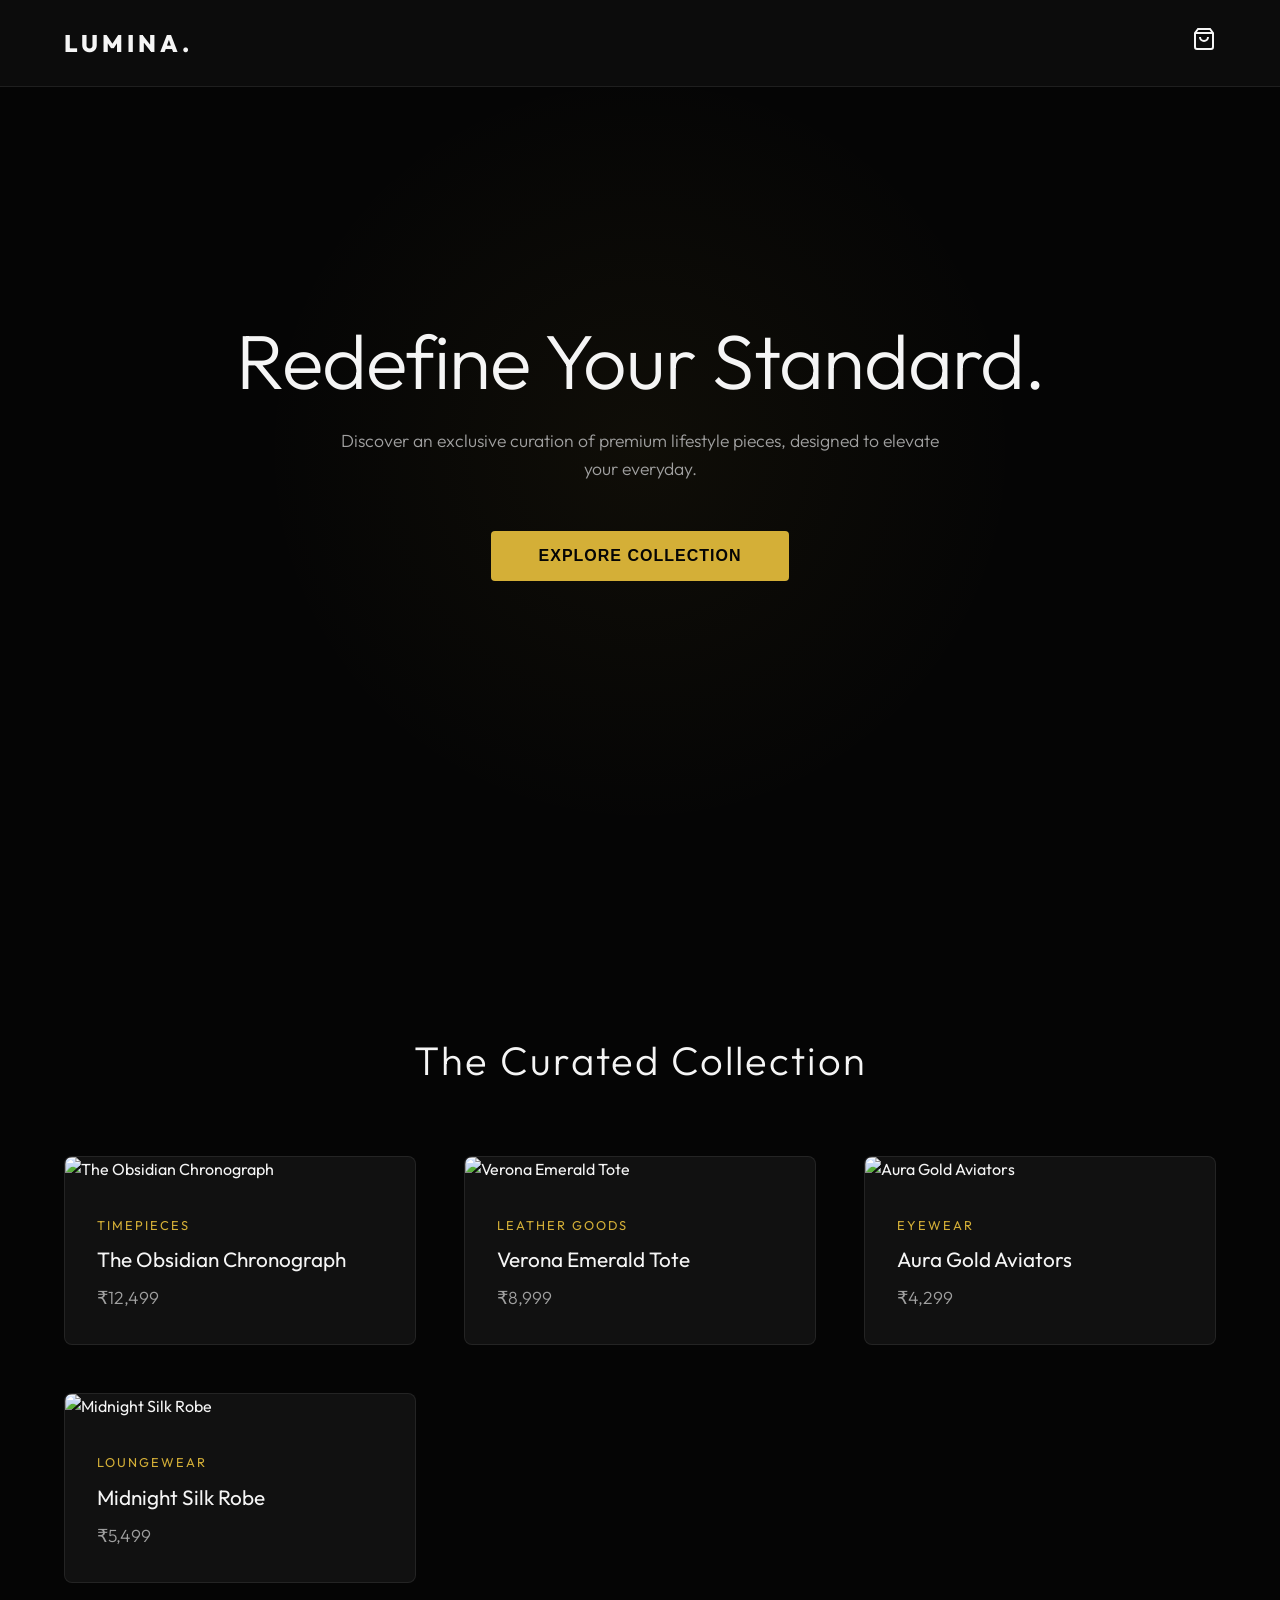
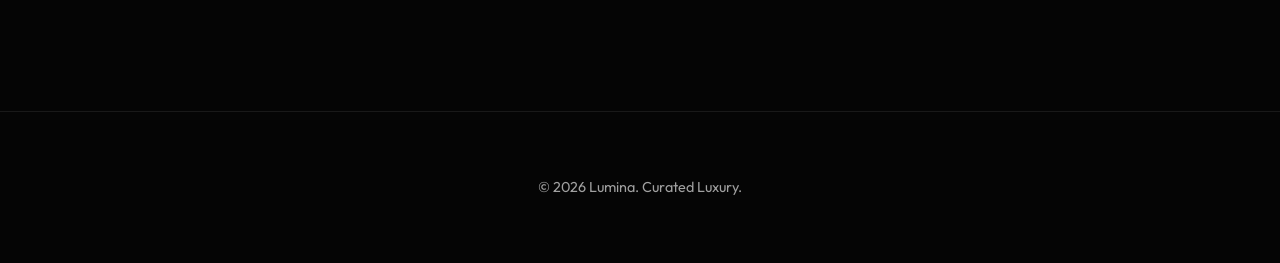
==== index.html @ c1af50d3 "initial commit" ====
<!DOCTYPE html>
<html lang="en">
<head>
    <meta charset="UTF-8">
    <meta name="viewport" content="width=device-width, initial-scale=1.0">
    <title>Lumina | Curated Luxury</title>
    <link rel="preconnect" href="https://fonts.googleapis.com">
    <link rel="preconnect" href="https://fonts.gstatic.com" crossorigin>
    <link href="https://fonts.googleapis.com/css2?family=Outfit:wght@300;400;600;800&display=swap" rel="stylesheet">
    <link rel="stylesheet" href="styles.css">
</head>
<body>
    
    <nav class="navbar">
        <div class="logo">LUMINA.</div>
        <div class="cart-icon">
            <svg width="24" height="24" viewBox="0 0 24 24" fill="none" stroke="currentColor" stroke-width="2"><path d="M6 2L3 6v14a2 2 0 0 0 2 2h14a2 2 0 0 0 2-2V6l-3-4z"></path><line x1="3" y1="6" x2="21" y2="6"></line><path d="M16 10a4 4 0 0 1-8 0"></path></svg>
        </div>
    </nav>

    <header class="hero">
        <div class="hero-content">
            <h1>Redefine Your Standard.</h1>
            <p>Discover an exclusive curation of premium lifestyle pieces, designed to elevate your everyday.</p>
            <button class="cta-button" onclick="document.getElementById('collection').scrollIntoView({behavior: 'smooth'})">
                Explore Collection
            </button>
        </div>
        <div class="hero-glow"></div>
    </header>

    <section id="collection" class="collection-section">
        <h2 class="section-title">The Curated Collection</h2>
        <div class="product-grid" id="product-grid">
            <!-- Products injected by JS -->
        </div>
    </section>

    <!-- Checkout Modal -->
    <div id="checkout-modal" class="modal">
        <div class="modal-content glass-panel">
            <span class="close-btn">&times;</span>
            <div class="modal-body">
                <div class="modal-image-container">
                    <img id="modal-img" src="" alt="Product">
                </div>
                <div class="modal-details">
                    <h3 id="modal-title">Product Name</h3>
                    <p id="modal-price">₹0</p>
                    <p class="modal-description" id="modal-desc">Product description goes here.</p>
                    
                    <div class="form-group">
                        <label for="customer-name">Full Name</label>
                        <input type="text" id="customer-name" placeholder="Enter your name">
                    </div>
                    
                    <div class="form-group">
                        <label for="customer-address">Delivery Address (with Pincode)</label>
                        <textarea id="customer-address" placeholder="Enter full address for delivery"></textarea>
                    </div>

                    <div class="button-group">
                        <button id="whatsapp-btn" class="whatsapp-button">
                            <svg width="20" height="20" viewBox="0 0 24 24" fill="currentColor"><path d="M17.472 14.382c-.297-.149-1.758-.867-2.03-.967-.273-.099-.471-.148-.67.15-.197.297-.767.966-.94 1.164-.173.199-.347.223-.644.075-.297-.15-1.255-.463-2.39-1.475-.883-.788-1.48-1.761-1.653-2.059-.173-.297-.018-.458.13-.606.134-.133.298-.347.446-.52.149-.174.198-.298.298-.497.099-.198.05-.371-.025-.52-.075-.149-.669-1.612-.916-2.207-.242-.579-.487-.5-.669-.51a12.8 12.8 0 0 0-.57-.01c-.198 0-.52.074-.792.372-.272.297-1.04 1.016-1.04 2.479 0 1.462 1.065 2.875 1.213 3.074.149.198 2.096 3.2 5.077 4.487.709.306 1.262.489 1.694.625.712.227 1.36.195 1.871.118.571-.085 1.758-.719 2.006-1.413.248-.694.248-1.289.173-1.413-.074-.124-.272-.198-.57-.347m-5.421 7.403h-.004a9.87 9.87 0 0 1-5.031-1.378l-.361-.214-3.741.982.998-3.648-.235-.374a9.86 9.86 0 0 1-1.51-5.26c.001-5.45 4.436-9.884 9.888-9.884 2.64 0 5.122 1.03 6.988 2.898a9.825 9.825 0 0 1 2.893 6.994c-.003 5.45-4.437 9.884-9.885 9.884m8.413-18.297A11.815 11.815 0 0 0 12.05 0C5.495 0 .16 5.335.157 11.892c0 2.096.547 4.142 1.588 5.945L.057 24l6.305-1.654a11.882 11.882 0 0 0 5.683 1.448h.005c6.554 0 11.89-5.335 11.893-11.893a11.821 11.821 0 0 0-3.48-8.413Z"/></svg>
                            Order via WhatsApp
                        </button>
                        <button id="email-btn" class="email-button">
                            <svg width="20" height="20" viewBox="0 0 24 24" fill="none" stroke="currentColor" stroke-width="2"><path d="M4 4h16c1.1 0 2 .9 2 2v12c0 1.1-.9 2-2 2H4c-1.1 0-2-.9-2-2V6c0-1.1.9-2 2-2z"></path><polyline points="22,6 12,13 2,6"></polyline></svg>
                            Order via Email
                        </button>
                    </div>
                    <p class="secure-note">Fast & secure shipping. Cash on Delivery available.</p>
                </div>
            </div>
        </div>
    </div>

    <footer>
        <p>&copy; 2026 Lumina. Curated Luxury.</p>
    </footer>

    <script src="script.js"></script>
</body>
</html>
---- styles.css ----
:root {
    --bg-color: #050505;
    --surface-color: #111111;
    --text-primary: #f5f5f5;
    --text-secondary: #a0a0a0;
    --accent-color: #D4AF37; /* Champagne Gold */
    --accent-hover: #F3E5AB;
    --glass-bg: rgba(17, 17, 17, 0.7);
    --glass-border: rgba(255, 255, 255, 0.08);
    --transition: all 0.4s cubic-bezier(0.16, 1, 0.3, 1);
}

* {
    margin: 0;
    padding: 0;
    box-sizing: border-box;
}

body {
    font-family: 'Outfit', sans-serif;
    background-color: var(--bg-color);
    color: var(--text-primary);
    overflow-x: hidden;
    line-height: 1.6;
}

/* Navbar */
.navbar {
    position: fixed;
    top: 0;
    width: 100%;
    padding: 1.5rem 4rem;
    display: flex;
    justify-content: space-between;
    align-items: center;
    background: var(--glass-bg);
    backdrop-filter: blur(16px);
    -webkit-backdrop-filter: blur(16px);
    border-bottom: 1px solid var(--glass-border);
    z-index: 100;
    transition: var(--transition);
}

.logo {
    font-size: 1.5rem;
    font-weight: 800;
    letter-spacing: 4px;
    color: var(--text-primary);
}

.cart-icon {
    cursor: pointer;
    color: var(--text-primary);
    transition: var(--transition);
}

.cart-icon:hover {
    color: var(--accent-color);
    transform: scale(1.1);
}

/* Hero Section */
.hero {
    height: 100vh;
    display: flex;
    align-items: center;
    justify-content: center;
    text-align: center;
    position: relative;
    padding: 0 2rem;
    overflow: hidden;
}

.hero-glow {
    position: absolute;
    width: 60vw;
    height: 60vw;
    background: radial-gradient(circle, rgba(212, 175, 55, 0.05) 0%, rgba(5, 5, 5, 0) 70%);
    top: 50%;
    left: 50%;
    transform: translate(-50%, -50%);
    z-index: -1;
    border-radius: 50%;
}

.hero-content h1 {
    font-size: clamp(3rem, 6vw, 6rem);
    font-weight: 300;
    line-height: 1.1;
    margin-bottom: 1.5rem;
    letter-spacing: -1px;
}

.hero-content p {
    font-size: 1.1rem;
    color: var(--text-secondary);
    max-width: 600px;
    margin: 0 auto 3rem auto;
    font-weight: 300;
}

.cta-button {
    background-color: var(--accent-color);
    color: var(--bg-color);
    border: none;
    padding: 1rem 3rem;
    font-size: 1rem;
    font-weight: 600;
    letter-spacing: 1px;
    text-transform: uppercase;
    cursor: pointer;
    border-radius: 4px;
    transition: var(--transition);
}

.cta-button:hover {
    background-color: var(--accent-hover);
    transform: translateY(-2px);
    box-shadow: 0 10px 25px rgba(212, 175, 55, 0.2);
}

/* Collection Section */
.collection-section {
    padding: 8rem 4rem;
    max-width: 1400px;
    margin: 0 auto;
}

.section-title {
    text-align: center;
    font-size: 2.5rem;
    font-weight: 300;
    margin-bottom: 4rem;
    letter-spacing: 2px;
}

.product-grid {
    display: grid;
    grid-template-columns: repeat(auto-fit, minmax(320px, 1fr));
    gap: 3rem;
}

/* Product Card */
.product-card {
    background: var(--surface-color);
    border: 1px solid var(--glass-border);
    border-radius: 8px;
    overflow: hidden;
    cursor: pointer;
    transition: var(--transition);
}

.product-card:hover {
    transform: translateY(-10px);
    border-color: rgba(212, 175, 55, 0.3);
    box-shadow: 0 20px 40px rgba(0, 0, 0, 0.5);
}

.product-image {
    width: 100%;
    height: 400px;
    object-fit: cover;
    transition: transform 0.7s ease;
}

.product-card:hover .product-image {
    transform: scale(1.05);
}

.product-info {
    padding: 2rem;
}

.product-category {
    font-size: 0.8rem;
    color: var(--accent-color);
    text-transform: uppercase;
    letter-spacing: 2px;
    margin-bottom: 0.5rem;
}

.product-name {
    font-size: 1.3rem;
    font-weight: 400;
    margin-bottom: 0.5rem;
}

.product-price {
    font-size: 1.1rem;
    color: var(--text-secondary);
    font-weight: 300;
}

/* Modal */
.modal {
    display: none;
    position: fixed;
    top: 0;
    left: 0;
    width: 100%;
    height: 100%;
    background: rgba(0, 0, 0, 0.8);
    backdrop-filter: blur(8px);
    -webkit-backdrop-filter: blur(8px);
    z-index: 1000;
    align-items: center;
    justify-content: center;
    opacity: 0;
    transition: opacity 0.3s ease;
}

.modal.active {
    display: flex;
    opacity: 1;
}

.modal-content {
    display: flex;
    background: var(--surface-color);
    width: 90%;
    max-width: 1000px;
    max-height: 90vh;
    border-radius: 12px;
    border: 1px solid var(--glass-border);
    overflow: hidden;
    position: relative;
    transform: translateY(20px);
    transition: transform 0.4s cubic-bezier(0.16, 1, 0.3, 1);
}

.modal.active .modal-content {
    transform: translateY(0);
}

.close-btn {
    position: absolute;
    top: 1.5rem;
    right: 1.5rem;
    font-size: 2rem;
    color: var(--text-secondary);
    cursor: pointer;
    z-index: 10;
    transition: var(--transition);
}

.close-btn:hover {
    color: var(--text-primary);
    transform: rotate(90deg);
}

.modal-body {
    display: flex;
    width: 100%;
    flex-direction: row;
}

.modal-image-container {
    flex: 1;
    min-height: 400px;
}

#modal-img {
    width: 100%;
    height: 100%;
    object-fit: cover;
}

.modal-details {
    flex: 1;
    padding: 4rem 3rem;
    display: flex;
    flex-direction: column;
    overflow-y: auto;
}

#modal-title {
    font-size: 2rem;
    font-weight: 300;
    margin-bottom: 0.5rem;
}

#modal-price {
    font-size: 1.5rem;
    color: var(--accent-color);
    margin-bottom: 1.5rem;
}

.modal-description {
    color: var(--text-secondary);
    margin-bottom: 2.5rem;
    font-weight: 300;
}

.form-group {
    margin-bottom: 1.5rem;
}

.form-group label {
    display: block;
    font-size: 0.9rem;
    color: var(--text-secondary);
    margin-bottom: 0.5rem;
}

.form-group input, .form-group textarea {
    width: 100%;
    padding: 1rem;
    background: rgba(255, 255, 255, 0.03);
    border: 1px solid var(--glass-border);
    border-radius: 4px;
    color: var(--text-primary);
    font-family: 'Outfit', sans-serif;
    transition: var(--transition);
}

.form-group input:focus, .form-group textarea:focus {
    outline: none;
    border-color: var(--accent-color);
    background: rgba(255, 255, 255, 0.05);
}

.form-group textarea {
    resize: vertical;
    min-height: 80px;
}

.whatsapp-button {
    background-color: #25D366; /* WhatsApp Green */
    color: white;
    border: none;
    padding: 1rem;
    font-size: 1rem;
    font-weight: 600;
    border-radius: 4px;
    cursor: pointer;
    display: flex;
    align-items: center;
    justify-content: center;
    gap: 10px;
    transition: var(--transition);
    flex: 1;
}

.whatsapp-button:hover {
    background-color: #1ebe57;
    transform: translateY(-2px);
    box-shadow: 0 10px 20px rgba(37, 211, 102, 0.2);
}

.email-button {
    background-color: rgba(255, 255, 255, 0.1);
    color: var(--text-primary);
    border: 1px solid var(--glass-border);
    padding: 1rem;
    font-size: 1rem;
    font-weight: 600;
    border-radius: 4px;
    cursor: pointer;
    display: flex;
    align-items: center;
    justify-content: center;
    gap: 10px;
    transition: var(--transition);
    flex: 1;
}

.email-button:hover {
    background-color: rgba(255, 255, 255, 0.15);
    border-color: var(--text-secondary);
    transform: translateY(-2px);
}

.button-group {
    display: flex;
    gap: 1rem;
    margin-top: 1rem;
    flex-wrap: wrap;
}

.secure-note {
    font-size: 0.8rem;
    color: var(--text-secondary);
    text-align: center;
    margin-top: 1.5rem;
}

footer {
    text-align: center;
    padding: 4rem;
    border-top: 1px solid var(--glass-border);
    color: var(--text-secondary);
    font-size: 0.9rem;
}

/* Responsive */
@media (max-width: 900px) {
    .modal-body {
        flex-direction: column;
    }
    .modal-image-container {
        height: 300px;
        min-height: 300px;
    }
    .modal-content {
        max-height: 95vh;
    }
    .modal-details {
        padding: 2rem;
    }
}

@media (max-width: 600px) {
    .navbar {
        padding: 1.5rem 2rem;
    }
    .collection-section {
        padding: 4rem 2rem;
    }
    .hero-content h1 {
        font-size: 2.5rem;
    }
}
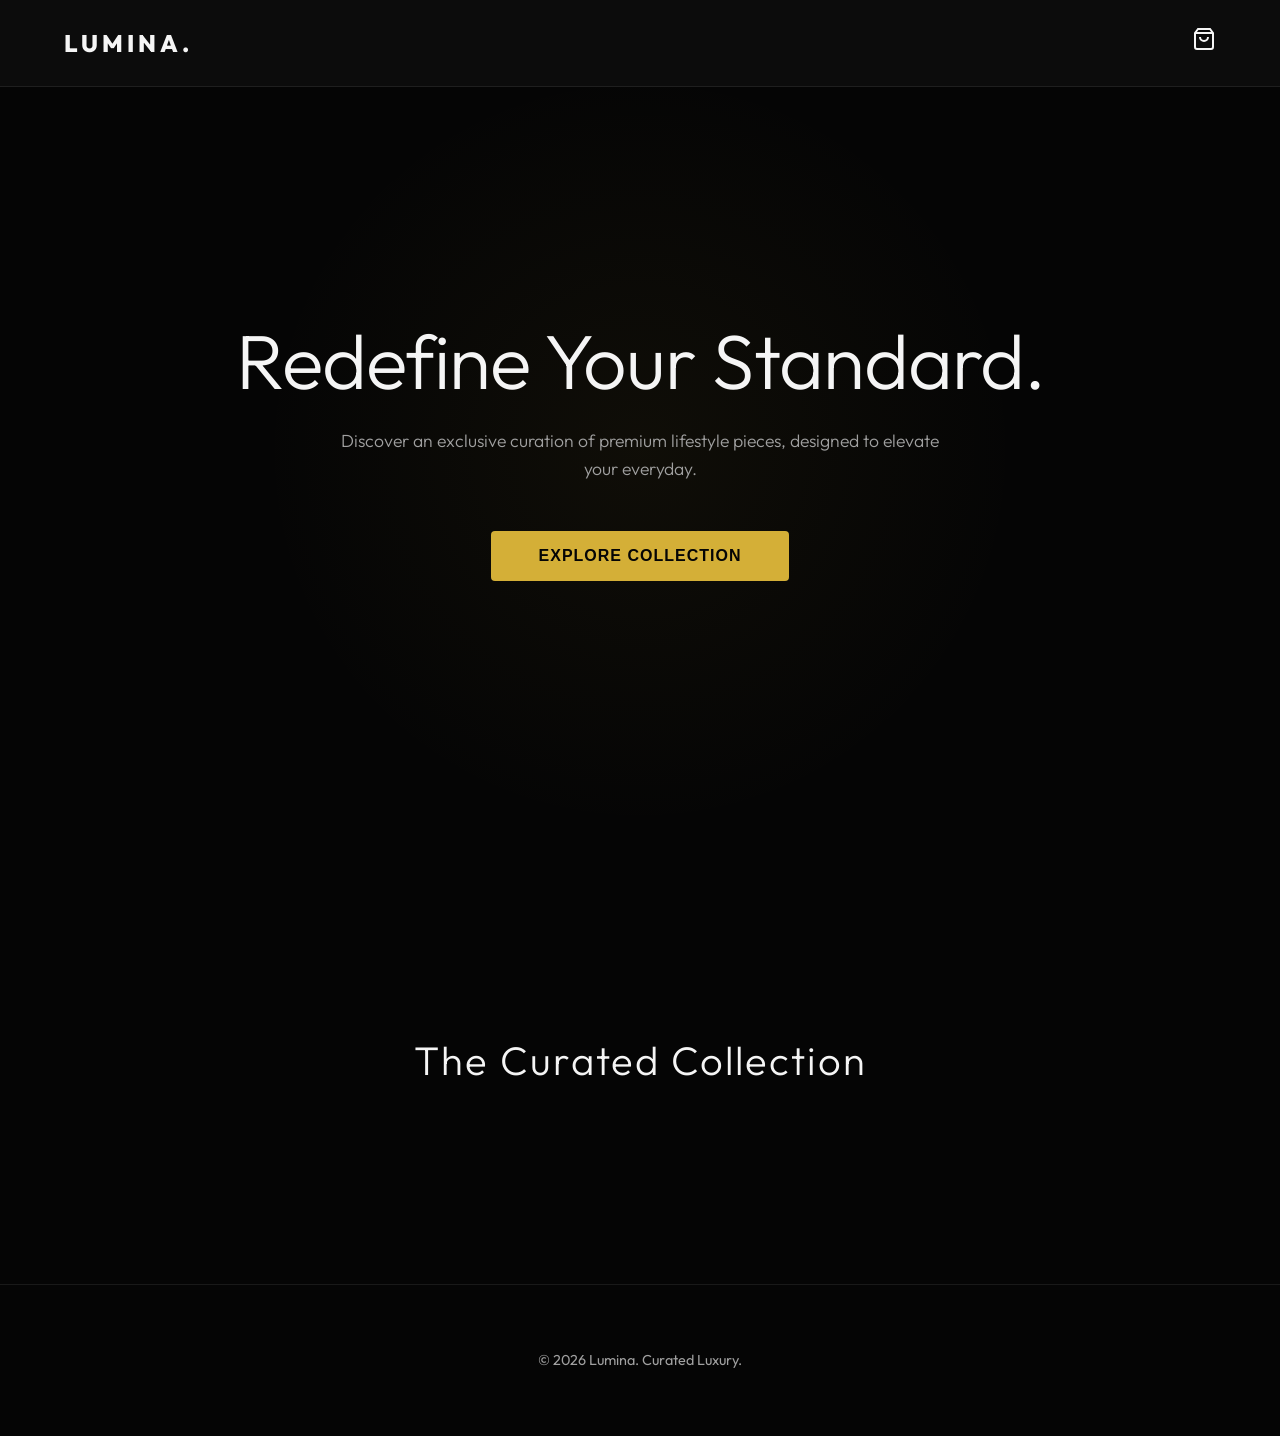
==== commit c1719b42: "changes" ====
--- a/index.html
+++ b/index.html
@@ -39,36 +39,57 @@
     <!-- Checkout Modal -->
     <div id="checkout-modal" class="modal">
         <div class="modal-content glass-panel">
-            <span class="close-btn">&times;</span>
+            <button class="back-btn" id="back-btn" aria-label="Go back">
+                <svg width="20" height="20" viewBox="0 0 24 24" fill="none" stroke="currentColor" stroke-width="2" stroke-linecap="round" stroke-linejoin="round">
+                    <line x1="19" y1="12" x2="5" y2="12"></line>
+                    <polyline points="12 19 5 12 12 5"></polyline>
+                </svg>
+                <span>Back</span>
+            </button>
             <div class="modal-body">
                 <div class="modal-image-container">
-                    <img id="modal-img" src="" alt="Product">
+                    <div class="image-carousel" id="image-carousel">
+                        <!-- Images injected by JS -->
+                    </div>
+                    <button class="carousel-btn carousel-prev" id="carousel-prev" aria-label="Previous image">
+                        <svg width="18" height="18" viewBox="0 0 24 24" fill="none" stroke="currentColor" stroke-width="2.5" stroke-linecap="round" stroke-linejoin="round">
+                            <polyline points="15 18 9 12 15 6"></polyline>
+                        </svg>
+                    </button>
+                    <button class="carousel-btn carousel-next" id="carousel-next" aria-label="Next image">
+                        <svg width="18" height="18" viewBox="0 0 24 24" fill="none" stroke="currentColor" stroke-width="2.5" stroke-linecap="round" stroke-linejoin="round">
+                            <polyline points="9 18 15 12 9 6"></polyline>
+                        </svg>
+                    </button>
+                    <div class="carousel-dots" id="carousel-dots">
+                        <!-- Dots injected by JS -->
+                    </div>
                 </div>
                 <div class="modal-details">
                     <h3 id="modal-title">Product Name</h3>
                     <p id="modal-price">₹0</p>
                     <p class="modal-description" id="modal-desc">Product description goes here.</p>
                     
-                    <div class="form-group">
-                        <label for="customer-name">Full Name</label>
-                        <input type="text" id="customer-name" placeholder="Enter your name">
-                    </div>
-                    
-                    <div class="form-group">
-                        <label for="customer-address">Delivery Address (with Pincode)</label>
-                        <textarea id="customer-address" placeholder="Enter full address for delivery"></textarea>
-                    </div>
+                    <form id="order-form" name="Order Form">
+                        <input type="hidden" id="form-product" name="Product" value="">
+                        <input type="hidden" id="form-price" name="Price" value="">
+                        
+                        <div class="form-group">
+                            <label for="customer-name">Full Name</label>
+                            <input type="text" id="customer-name" name="Name" placeholder="Enter your name" required>
+                        </div>
+                        
+                        <div class="form-group">
+                            <label for="customer-address">Delivery Address (with Pincode)</label>
+                            <textarea id="customer-address" name="Address" placeholder="Enter full address for delivery" required></textarea>
+                        </div>
 
-                    <div class="button-group">
-                        <button id="whatsapp-btn" class="whatsapp-button">
-                            <svg width="20" height="20" viewBox="0 0 24 24" fill="currentColor"><path d="M17.472 14.382c-.297-.149-1.758-.867-2.03-.967-.273-.099-.471-.148-.67.15-.197.297-.767.966-.94 1.164-.173.199-.347.223-.644.075-.297-.15-1.255-.463-2.39-1.475-.883-.788-1.48-1.761-1.653-2.059-.173-.297-.018-.458.13-.606.134-.133.298-.347.446-.52.149-.174.198-.298.298-.497.099-.198.05-.371-.025-.52-.075-.149-.669-1.612-.916-2.207-.242-.579-.487-.5-.669-.51a12.8 12.8 0 0 0-.57-.01c-.198 0-.52.074-.792.372-.272.297-1.04 1.016-1.04 2.479 0 1.462 1.065 2.875 1.213 3.074.149.198 2.096 3.2 5.077 4.487.709.306 1.262.489 1.694.625.712.227 1.36.195 1.871.118.571-.085 1.758-.719 2.006-1.413.248-.694.248-1.289.173-1.413-.074-.124-.272-.198-.57-.347m-5.421 7.403h-.004a9.87 9.87 0 0 1-5.031-1.378l-.361-.214-3.741.982.998-3.648-.235-.374a9.86 9.86 0 0 1-1.51-5.26c.001-5.45 4.436-9.884 9.888-9.884 2.64 0 5.122 1.03 6.988 2.898a9.825 9.825 0 0 1 2.893 6.994c-.003 5.45-4.437 9.884-9.885 9.884m8.413-18.297A11.815 11.815 0 0 0 12.05 0C5.495 0 .16 5.335.157 11.892c0 2.096.547 4.142 1.588 5.945L.057 24l6.305-1.654a11.882 11.882 0 0 0 5.683 1.448h.005c6.554 0 11.89-5.335 11.893-11.893a11.821 11.821 0 0 0-3.48-8.413Z"/></svg>
-                            Order via WhatsApp
-                        </button>
-                        <button id="email-btn" class="email-button">
-                            <svg width="20" height="20" viewBox="0 0 24 24" fill="none" stroke="currentColor" stroke-width="2"><path d="M4 4h16c1.1 0 2 .9 2 2v12c0 1.1-.9 2-2 2H4c-1.1 0-2-.9-2-2V6c0-1.1.9-2 2-2z"></path><polyline points="22,6 12,13 2,6"></polyline></svg>
-                            Order via Email
-                        </button>
-                    </div>
+                        <div class="button-group">
+                            <button type="submit" id="submit-order-btn" class="checkout-button">
+                                Confirm & Place Order
+                            </button>
+                        </div>
+                    </form>
                     <p class="secure-note">Fast & secure shipping. Cash on Delivery available.</p>
                 </div>
             </div>
--- a/styles.css
+++ b/styles.css
@@ -324,50 +324,24 @@
     min-height: 80px;
 }
 
-.whatsapp-button {
-    background-color: #25D366; /* WhatsApp Green */
-    color: white;
+.checkout-button {
+    background-color: var(--accent-color);
+    color: var(--bg-color);
     border: none;
     padding: 1rem;
     font-size: 1rem;
     font-weight: 600;
     border-radius: 4px;
     cursor: pointer;
-    display: flex;
-    align-items: center;
-    justify-content: center;
-    gap: 10px;
-    transition: var(--transition);
-    flex: 1;
-}
-
-.whatsapp-button:hover {
-    background-color: #1ebe57;
+    width: 100%;
+    text-align: center;
+    transition: var(--transition);
+}
+
+.checkout-button:hover {
+    background-color: var(--accent-hover);
     transform: translateY(-2px);
-    box-shadow: 0 10px 20px rgba(37, 211, 102, 0.2);
-}
-
-.email-button {
-    background-color: rgba(255, 255, 255, 0.1);
-    color: var(--text-primary);
-    border: 1px solid var(--glass-border);
-    padding: 1rem;
-    font-size: 1rem;
-    font-weight: 600;
-    border-radius: 4px;
-    cursor: pointer;
-    display: flex;
-    align-items: center;
-    justify-content: center;
-    gap: 10px;
-    transition: var(--transition);
-    flex: 1;
-}
-
-.email-button:hover {
-    background-color: rgba(255, 255, 255, 0.15);
-    border-color: var(--text-secondary);
-    transform: translateY(-2px);
+    box-shadow: 0 10px 25px rgba(212, 175, 55, 0.2);
 }
 
 .button-group {
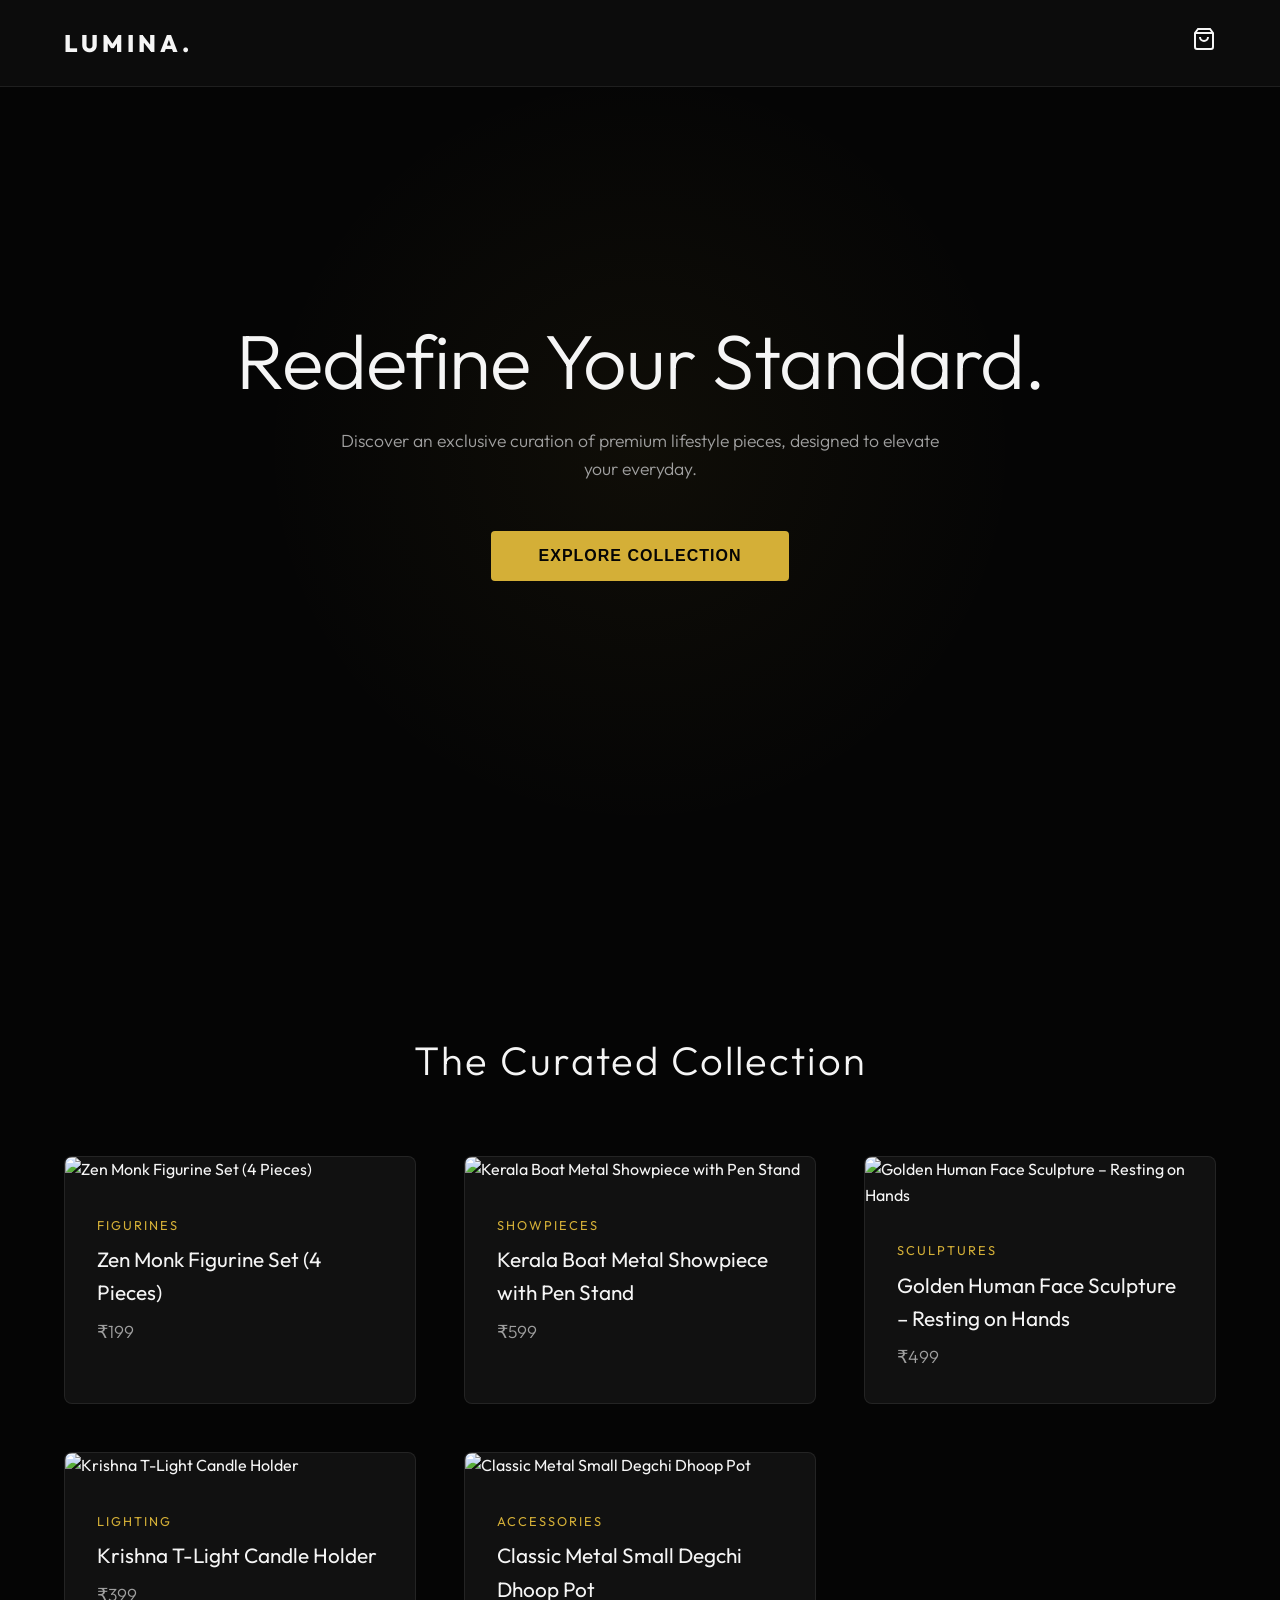
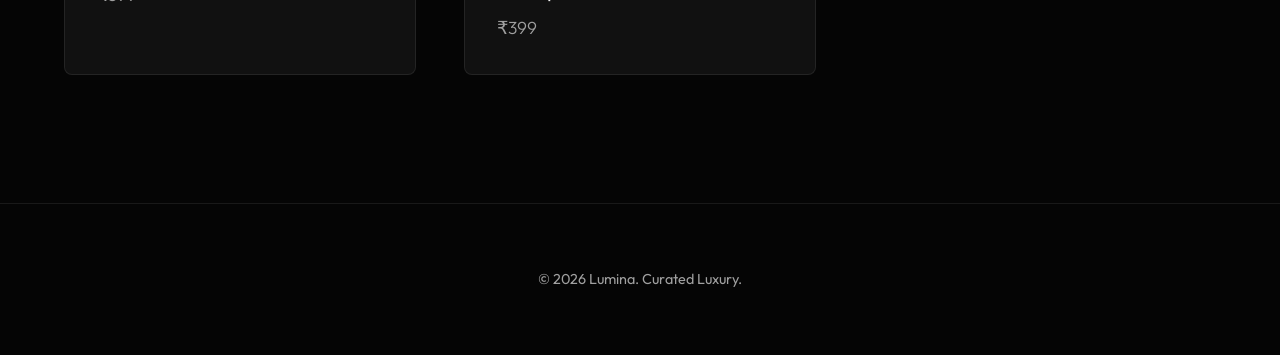
==== commit f060ebe1: "changes" ====
--- a/index.html
+++ b/index.html
@@ -100,6 +100,7 @@
         <p>&copy; 2026 Lumina. Curated Luxury.</p>
     </footer>
 
+    <script src="products.js"></script>
     <script src="script.js"></script>
 </body>
 </html>
--- a/styles.css
+++ b/styles.css
@@ -232,37 +232,120 @@
     transform: translateY(0);
 }
 
-.close-btn {
+.back-btn {
     position: absolute;
     top: 1.5rem;
-    right: 1.5rem;
-    font-size: 2rem;
-    color: var(--text-secondary);
-    cursor: pointer;
-    z-index: 10;
-    transition: var(--transition);
-}
-
-.close-btn:hover {
+    left: 1.5rem;
+    display: flex;
+    align-items: center;
+    gap: 0.5rem;
+    background: rgba(255, 255, 255, 0.1);
+    border: 1px solid var(--glass-border);
+    padding: 0.5rem 1rem;
+    border-radius: 8px;
     color: var(--text-primary);
-    transform: rotate(90deg);
+    cursor: pointer;
+    z-index: 20;
+    transition: var(--transition);
+    font-family: 'Outfit', sans-serif;
+    font-size: 1rem;
+    backdrop-filter: blur(4px);
+}
+
+.back-btn:hover {
+    background: rgba(255, 255, 255, 0.2);
+    transform: translateX(-4px);
+    color: var(--accent-color);
 }
 
 .modal-body {
     display: flex;
     width: 100%;
     flex-direction: row;
+    height: 100%;
 }
 
 .modal-image-container {
     flex: 1;
     min-height: 400px;
-}
-
-#modal-img {
+    position: relative;
+    background: #000;
+}
+
+.image-carousel {
+    width: 100%;
+    height: 100%;
+    position: relative;
+}
+
+.carousel-img {
     width: 100%;
     height: 100%;
     object-fit: cover;
+    position: absolute;
+    top: 0;
+    left: 0;
+    opacity: 0;
+    transition: opacity 0.5s ease;
+}
+
+.carousel-img.active {
+    opacity: 1;
+}
+
+.carousel-btn {
+    position: absolute;
+    top: 50%;
+    transform: translateY(-50%);
+    background: rgba(0, 0, 0, 0.5);
+    border: 1px solid var(--glass-border);
+    color: white;
+    width: 40px;
+    height: 40px;
+    border-radius: 50%;
+    display: flex;
+    align-items: center;
+    justify-content: center;
+    cursor: pointer;
+    transition: var(--transition);
+    z-index: 10;
+}
+
+.carousel-btn:hover {
+    background: var(--accent-color);
+    color: var(--bg-color);
+}
+
+.carousel-prev {
+    left: 1rem;
+}
+
+.carousel-next {
+    right: 1rem;
+}
+
+.carousel-dots {
+    position: absolute;
+    bottom: 1.5rem;
+    left: 50%;
+    transform: translateX(-50%);
+    display: flex;
+    gap: 0.5rem;
+    z-index: 10;
+}
+
+.carousel-dot {
+    width: 10px;
+    height: 10px;
+    border-radius: 50%;
+    background: rgba(255, 255, 255, 0.3);
+    cursor: pointer;
+    transition: var(--transition);
+}
+
+.carousel-dot.active {
+    background: var(--accent-color);
+    transform: scale(1.2);
 }
 
 .modal-details {
